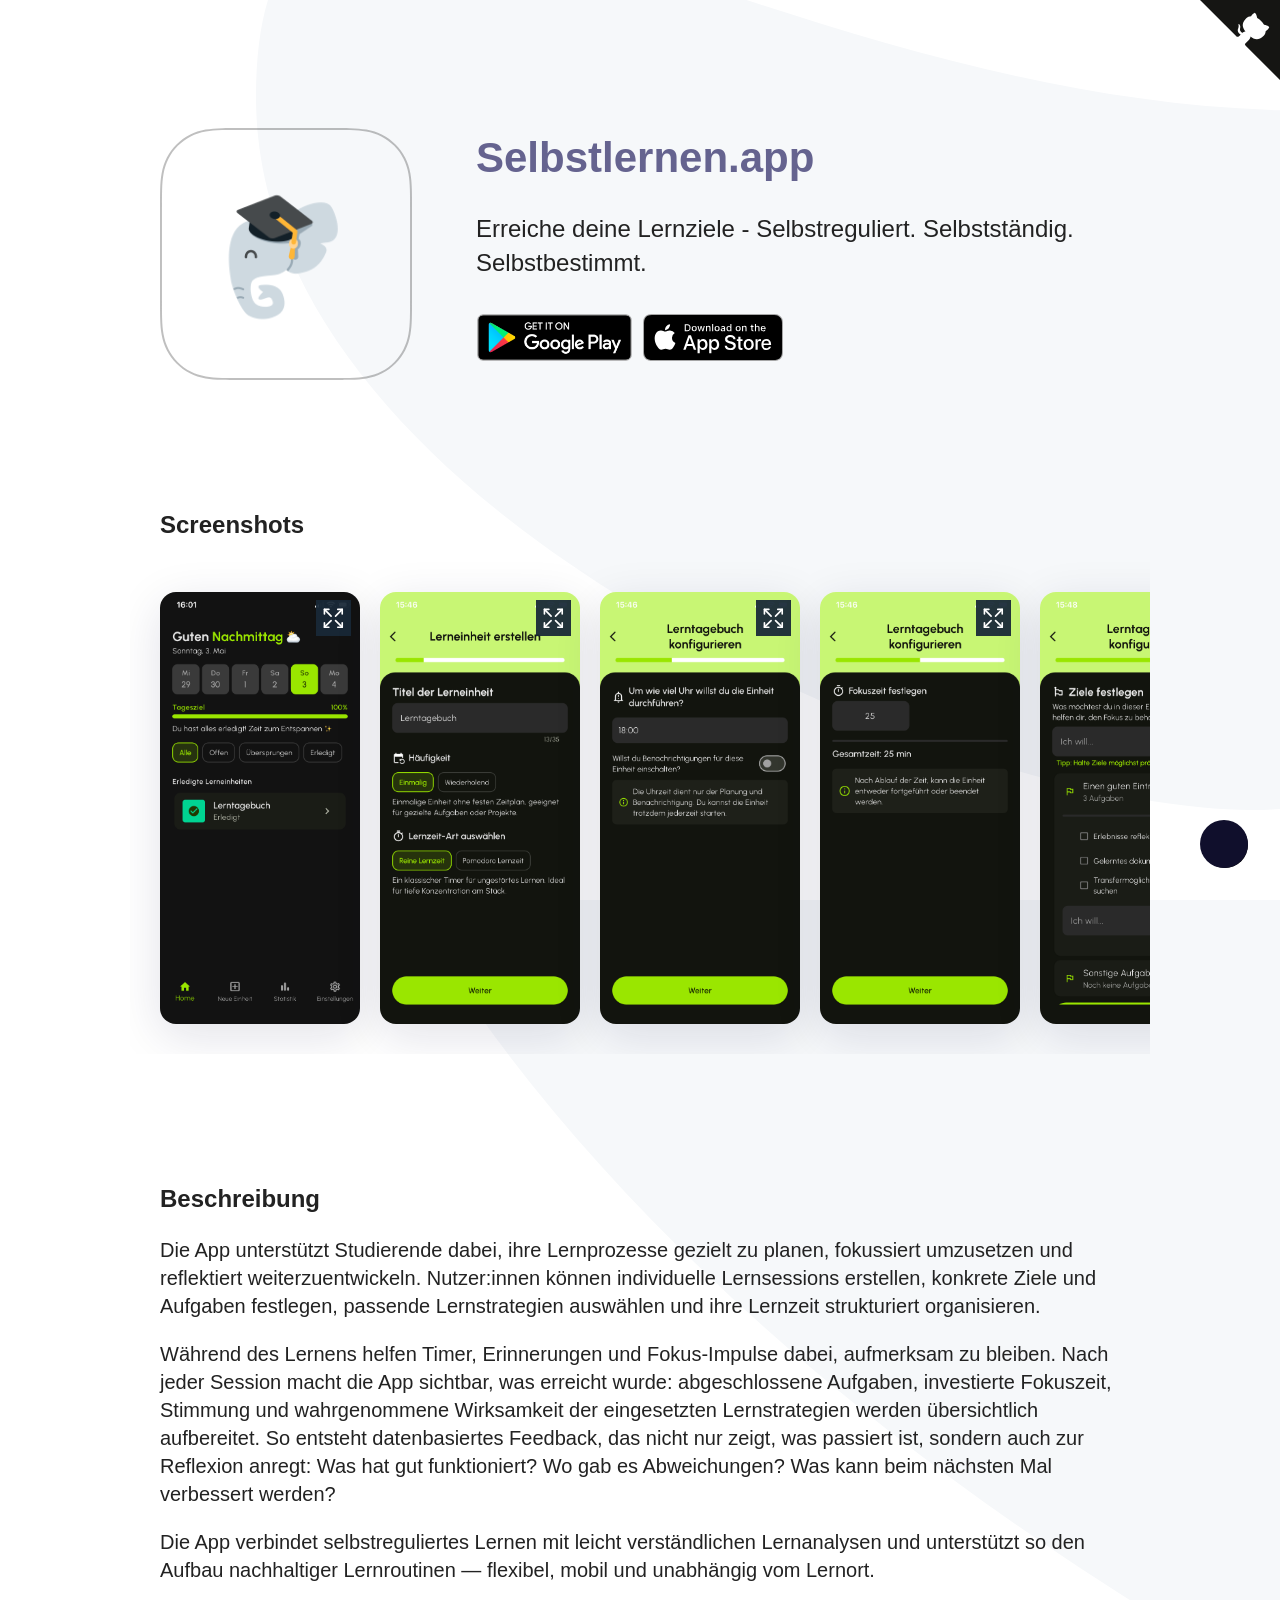
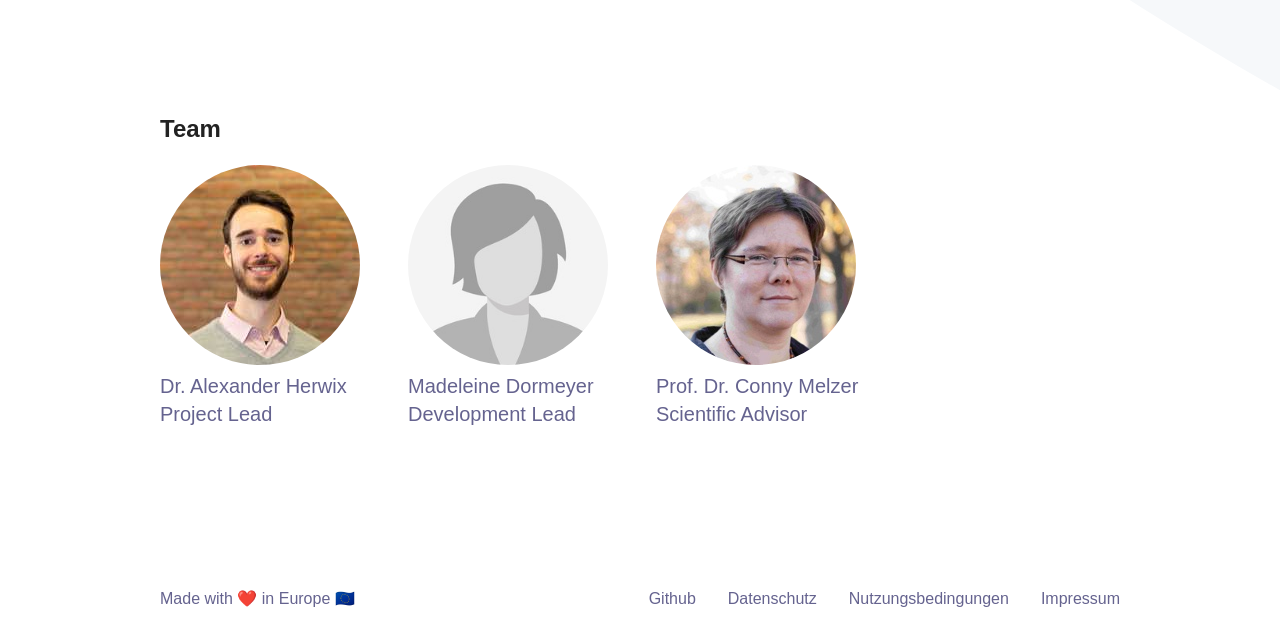
==== index.html @ 5cd05885 "Update content" ====
<!doctype html><html lang="en"><head><meta charset="utf-8">
<meta http-equiv="X-UA-Compatible" content="IE=edge">
<meta name="viewport" content="width=device-width, initial-scale=1.0, maximum-scale=1.0, user-scalable=no" />

<meta name="description" content="Landing Page für die Selbstlernen.app">

<meta name="theme-color" content="#efeeff">
<meta name="msapplication-navbutton-color" content="#efeeff">
<meta name="apple-mobile-web-app-status-bar-style" content="#efeeff">
<meta property="og:image" content="https://www.selbstlernen.app/assets/images/large-logo.png" />

<link rel="alternate" type="application/rss+xml" title="Selbstlernen.app" href="/feed.xml">
<link href="https://fonts.googleapis.com/css?family=Heebo:900" rel="stylesheet">

<!-- Begin Jekyll SEO tag v2.8.0 -->
<title>Selbstlernen.app | Landing Page für die Selbstlernen.app</title>
<meta name="generator" content="Jekyll v3.10.0" />
<meta property="og:title" content="Selbstlernen.app" />
<meta name="author" content="Alexander Herwix" />
<meta property="og:locale" content="en_US" />
<meta name="description" content="Landing Page für die Selbstlernen.app" />
<meta property="og:description" content="Landing Page für die Selbstlernen.app" />
<link rel="canonical" href="https://www.selbstlernen.app/" />
<meta property="og:url" content="https://www.selbstlernen.app/" />
<meta property="og:site_name" content="Selbstlernen.app" />
<meta property="og:type" content="website" />
<meta name="twitter:card" content="summary" />
<meta property="twitter:title" content="Selbstlernen.app" />
<script type="application/ld+json">
{"@context":"https://schema.org","@type":"WebSite","author":{"@type":"Person","name":"Alexander Herwix"},"description":"Landing Page für die Selbstlernen.app","headline":"Selbstlernen.app","name":"Selbstlernen.app","publisher":{"@type":"Organization","logo":{"@type":"ImageObject","url":"https://www.selbstlernen.app/assets/images/large-logo.png"},"name":"Alexander Herwix"},"url":"https://www.selbstlernen.app/"}</script>
<!-- End Jekyll SEO tag -->



<script async src="https://www.googletagmanager.com/gtag/js?id="></script>
<script>
  window.dataLayer = window.dataLayer || [];
  function gtag(){dataLayer.push(arguments)};
  gtag('js', new Date());

  gtag('config', '');
</script>


<link rel="shortcut icon" href="/assets/assets/favicon.ico"><link rel="icon" type="image/png" sizes="16x16" href="/assets/assets/favicon-16x16.png"><link rel="icon" type="image/png" sizes="32x32" href="/assets/assets/favicon-32x32.png"><link rel="icon" type="image/png" sizes="48x48" href="/assets/assets/favicon-48x48.png"><link rel="manifest" href="/assets/assets/manifest.json"><meta name="mobile-web-app-capable" content="yes"><meta name="theme-color" content="#fff"><meta name="application-name" content="mobile-app-landingpage-template"><link rel="apple-touch-icon" sizes="57x57" href="/assets/assets/apple-touch-icon-57x57.png"><link rel="apple-touch-icon" sizes="60x60" href="/assets/assets/apple-touch-icon-60x60.png"><link rel="apple-touch-icon" sizes="72x72" href="/assets/assets/apple-touch-icon-72x72.png"><link rel="apple-touch-icon" sizes="76x76" href="/assets/assets/apple-touch-icon-76x76.png"><link rel="apple-touch-icon" sizes="114x114" href="/assets/assets/apple-touch-icon-114x114.png"><link rel="apple-touch-icon" sizes="120x120" href="/assets/assets/apple-touch-icon-120x120.png"><link rel="apple-touch-icon" sizes="144x144" href="/assets/assets/apple-touch-icon-144x144.png"><link rel="apple-touch-icon" sizes="152x152" href="/assets/assets/apple-touch-icon-152x152.png"><link rel="apple-touch-icon" sizes="167x167" href="/assets/assets/apple-touch-icon-167x167.png"><link rel="apple-touch-icon" sizes="180x180" href="/assets/assets/apple-touch-icon-180x180.png"><link rel="apple-touch-icon" sizes="1024x1024" href="/assets/assets/apple-touch-icon-1024x1024.png"><meta name="apple-mobile-web-app-capable" content="yes"><meta name="apple-mobile-web-app-status-bar-style" content="black-translucent"><meta name="apple-mobile-web-app-title" content="mobile-app-landingpage-template"><link rel="apple-touch-startup-image" media="(device-width: 320px) and (device-height: 568px) and (-webkit-device-pixel-ratio: 2) and (orientation: portrait)" href="/assets/assets/apple-touch-startup-image-640x1136.png"><link rel="apple-touch-startup-image" media="(device-width: 375px) and (device-height: 667px) and (-webkit-device-pixel-ratio: 2) and (orientation: portrait)" href="/assets/assets/apple-touch-startup-image-750x1334.png"><link rel="apple-touch-startup-image" media="(device-width: 414px) and (device-height: 896px) and (-webkit-device-pixel-ratio: 2) and (orientation: portrait)" href="/assets/assets/apple-touch-startup-image-828x1792.png"><link rel="apple-touch-startup-image" media="(device-width: 375px) and (device-height: 812px) and (-webkit-device-pixel-ratio: 3) and (orientation: portrait)" href="/assets/assets/apple-touch-startup-image-1125x2436.png"><link rel="apple-touch-startup-image" media="(device-width: 414px) and (device-height: 736px) and (-webkit-device-pixel-ratio: 3) and (orientation: portrait)" href="/assets/assets/apple-touch-startup-image-1242x2208.png"><link rel="apple-touch-startup-image" media="(device-width: 414px) and (device-height: 896px) and (-webkit-device-pixel-ratio: 3) and (orientation: portrait)" href="/assets/assets/apple-touch-startup-image-1242x2688.png"><link rel="apple-touch-startup-image" media="(device-width: 768px) and (device-height: 1024px) and (-webkit-device-pixel-ratio: 2) and (orientation: portrait)" href="/assets/assets/apple-touch-startup-image-1536x2048.png"><link rel="apple-touch-startup-image" media="(device-width: 834px) and (device-height: 1112px) and (-webkit-device-pixel-ratio: 2) and (orientation: portrait)" href="/assets/assets/apple-touch-startup-image-1668x2224.png"><link rel="apple-touch-startup-image" media="(device-width: 834px) and (device-height: 1194px) and (-webkit-device-pixel-ratio: 2) and (orientation: portrait)" href="/assets/assets/apple-touch-startup-image-1668x2388.png"><link rel="apple-touch-startup-image" media="(device-width: 1024px) and (device-height: 1366px) and (-webkit-device-pixel-ratio: 2) and (orientation: portrait)" href="/assets/assets/apple-touch-startup-image-2048x2732.png"><link rel="apple-touch-startup-image" media="(device-width: 810px) and (device-height: 1080px) and (-webkit-device-pixel-ratio: 2) and (orientation: portrait)" href="/assets/assets/apple-touch-startup-image-1620x2160.png"><link rel="apple-touch-startup-image" media="(device-width: 320px) and (device-height: 568px) and (-webkit-device-pixel-ratio: 2) and (orientation: landscape)" href="/assets/assets/apple-touch-startup-image-1136x640.png"><link rel="apple-touch-startup-image" media="(device-width: 375px) and (device-height: 667px) and (-webkit-device-pixel-ratio: 2) and (orientation: landscape)" href="/assets/assets/apple-touch-startup-image-1334x750.png"><link rel="apple-touch-startup-image" media="(device-width: 414px) and (device-height: 896px) and (-webkit-device-pixel-ratio: 2) and (orientation: landscape)" href="/assets/assets/apple-touch-startup-image-1792x828.png"><link rel="apple-touch-startup-image" media="(device-width: 375px) and (device-height: 812px) and (-webkit-device-pixel-ratio: 3) and (orientation: landscape)" href="/assets/assets/apple-touch-startup-image-2436x1125.png"><link rel="apple-touch-startup-image" media="(device-width: 414px) and (device-height: 736px) and (-webkit-device-pixel-ratio: 3) and (orientation: landscape)" href="/assets/assets/apple-touch-startup-image-2208x1242.png"><link rel="apple-touch-startup-image" media="(device-width: 414px) and (device-height: 896px) and (-webkit-device-pixel-ratio: 3) and (orientation: landscape)" href="/assets/assets/apple-touch-startup-image-2688x1242.png"><link rel="apple-touch-startup-image" media="(device-width: 768px) and (device-height: 1024px) and (-webkit-device-pixel-ratio: 2) and (orientation: landscape)" href="/assets/assets/apple-touch-startup-image-2048x1536.png"><link rel="apple-touch-startup-image" media="(device-width: 834px) and (device-height: 1112px) and (-webkit-device-pixel-ratio: 2) and (orientation: landscape)" href="/assets/assets/apple-touch-startup-image-2224x1668.png"><link rel="apple-touch-startup-image" media="(device-width: 834px) and (device-height: 1194px) and (-webkit-device-pixel-ratio: 2) and (orientation: landscape)" href="/assets/assets/apple-touch-startup-image-2388x1668.png"><link rel="apple-touch-startup-image" media="(device-width: 1024px) and (device-height: 1366px) and (-webkit-device-pixel-ratio: 2) and (orientation: landscape)" href="/assets/assets/apple-touch-startup-image-2732x2048.png"><link rel="apple-touch-startup-image" media="(device-width: 810px) and (device-height: 1080px) and (-webkit-device-pixel-ratio: 2) and (orientation: landscape)" href="/assets/assets/apple-touch-startup-image-2160x1620.png"><link rel="icon" type="image/png" sizes="228x228" href="/assets/assets/coast-228x228.png"><meta name="msapplication-TileColor" content="#fff"><meta name="msapplication-TileImage" content="/assets/assets/mstile-144x144.png"><meta name="msapplication-config" content="/assets/assets/browserconfig.xml"><link rel="yandex-tableau-widget" href="/assets/assets/yandex-browser-manifest.json"><script defer="defer" src="/assets/app-ede5eee0156242d07b2a.bundle.js"></script><link href="/assets/app.css" rel="stylesheet"></head><body><main><header class="app__header container">
  <div class="app__logo-wrapper">
    <a href="/">
      <img
        class="app__logo"
        src="/assets/images/appicon.png"
        alt="Selbstlernen.app Icon"
      />
    </a>
  </div>
  <div class="app__infos">
    <h1 class="app__name">
      <a href="/">Selbstlernen.app</a>
    </h1>
    <p class="app__description">Erreiche deine Lernziele - Selbstreguliert. Selbstständig. Selbstbestimmt.</p>
    <div class="app__buttons app__buttons--desktop">
      
      <a
        href="https://telegra.ph/Replace-this-link-07-23"
        class="app__button-play"
        target="_blank"
      >
        <img
          src="/assets/images/google-play-badge.png"
          alt="Get on Google Play"
        />
      </a>
       
      <a href="https://telegra.ph/Replace-this-link-07-23" class="app__button-ios" target="_blank">
        <img src="/assets/images/ios.svg" alt="Get on Appstore" />
      </a>
       
    </div>
  </div>
</header>


<div class="app__buttons app__buttons--mobile container">
  
  <a
    href="https://telegra.ph/Replace-this-link-07-23"
    class="app__button-play"
    target="_blank"
  >
    <img src="/assets/images/google-play-badge.png" alt="Get on Google Play"
  /></a>
   
  <a href="https://telegra.ph/Replace-this-link-07-23" class="app__button-ios" target="_blank">
    <img src="/assets/images/ios.svg" alt="Get on Appstore" />
  </a>
   
</div>
<section class="app__screenshots app__section">
  <div class="container">
    <h2 class="app__section-title">Screenshots</h2>
  </div>
  <div class="app__screenshots-wrapper container-desktop">
    <div class="app__screenshots-list">
      
      <a href="/assets/images/screenshots/home.png" class="lightbox">
        <img
          src="/assets/images/screenshots/home.png"
          class="app__screenshot"
        />
      </a>
      
      <a href="/assets/images/screenshots/session-1.png" class="lightbox">
        <img
          src="/assets/images/screenshots/session-1.png"
          class="app__screenshot"
        />
      </a>
      
      <a href="/assets/images/screenshots/session-2.png" class="lightbox">
        <img
          src="/assets/images/screenshots/session-2.png"
          class="app__screenshot"
        />
      </a>
      
      <a href="/assets/images/screenshots/session-3.png" class="lightbox">
        <img
          src="/assets/images/screenshots/session-3.png"
          class="app__screenshot"
        />
      </a>
      
      <a href="/assets/images/screenshots/session-4.png" class="lightbox">
        <img
          src="/assets/images/screenshots/session-4.png"
          class="app__screenshot"
        />
      </a>
      
      <a href="/assets/images/screenshots/session-5.png" class="lightbox">
        <img
          src="/assets/images/screenshots/session-5.png"
          class="app__screenshot"
        />
      </a>
      
      <a href="/assets/images/screenshots/session-6.png" class="lightbox">
        <img
          src="/assets/images/screenshots/session-6.png"
          class="app__screenshot"
        />
      </a>
      
      <a href="/assets/images/screenshots/session-7.png" class="lightbox">
        <img
          src="/assets/images/screenshots/session-7.png"
          class="app__screenshot"
        />
      </a>
      
      <a href="/assets/images/screenshots/run-1.png" class="lightbox">
        <img
          src="/assets/images/screenshots/run-1.png"
          class="app__screenshot"
        />
      </a>
      
      <a href="/assets/images/screenshots/run-2.png" class="lightbox">
        <img
          src="/assets/images/screenshots/run-2.png"
          class="app__screenshot"
        />
      </a>
      
      <a href="/assets/images/screenshots/review.png" class="lightbox">
        <img
          src="/assets/images/screenshots/review.png"
          class="app__screenshot"
        />
      </a>
      
      <a href="/assets/images/screenshots/statistic-1.png" class="lightbox">
        <img
          src="/assets/images/screenshots/statistic-1.png"
          class="app__screenshot"
        />
      </a>
      
      <a href="/assets/images/screenshots/statistic-2.png" class="lightbox">
        <img
          src="/assets/images/screenshots/statistic-2.png"
          class="app__screenshot"
        />
      </a>
      
      <a href="/assets/images/screenshots/statistic-3.png" class="lightbox">
        <img
          src="/assets/images/screenshots/statistic-3.png"
          class="app__screenshot"
        />
      </a>
      
      <a href="/assets/images/screenshots/statistic-4.png" class="lightbox">
        <img
          src="/assets/images/screenshots/statistic-4.png"
          class="app__screenshot"
        />
      </a>
      
      <a href="/assets/images/screenshots/statistic-5.png" class="lightbox">
        <img
          src="/assets/images/screenshots/statistic-5.png"
          class="app__screenshot"
        />
      </a>
      
    </div>
  </div>
</section>
<section class="app__fulldescription app__section container">
  <h2 class="app__section-title">Beschreibung</h2>
  <div class="app__fulldescription-content">
    <p><p>Die App unterstützt Studierende dabei, ihre Lernprozesse gezielt zu planen, fokussiert umzusetzen und reflektiert weiterzuentwickeln. Nutzer:innen können individuelle Lernsessions erstellen, konkrete Ziele und Aufgaben festlegen, passende Lernstrategien auswählen und ihre Lernzeit strukturiert organisieren.</p><p>Während des Lernens helfen Timer, Erinnerungen und Fokus-Impulse dabei, aufmerksam zu bleiben. Nach jeder Session macht die App sichtbar, was erreicht wurde: abgeschlossene Aufgaben, investierte Fokuszeit, Stimmung und wahrgenommene Wirksamkeit der eingesetzten Lernstrategien werden übersichtlich aufbereitet. So entsteht datenbasiertes Feedback, das nicht nur zeigt, was passiert ist, sondern auch zur Reflexion anregt: Was hat gut funktioniert? Wo gab es Abweichungen? Was kann beim nächsten Mal verbessert werden?</p><p>Die App verbindet selbstreguliertes Lernen mit leicht verständlichen Lernanalysen und unterstützt so den Aufbau nachhaltiger Lernroutinen — flexibel, mobil und unabhängig vom Lernort.</p></p>
  </div>
</section>
<section class="app__featured app__section container">
  <h2 class="app__section-title">Team</h2>
  <div class="app__featured-content">
    
    <a href="https://iis.uni-koeln.de/de/team/post-doctoral-researchers/alexander-herwix" target="_blank" class="app__featured-person">
      <img
        alt="Dr. Alexander Herwix"
        src="/assets/images/persons/alex.jpg"
        class="app__featured-image"
      />
      Dr. Alexander Herwix <br />
      Project Lead
    </a>
    
    <a href="https://github.com/madxox/" target="_blank" class="app__featured-person">
      <img
        alt="Madeleine Dormeyer"
        src="/assets/images/persons/madeleine.jpg"
        class="app__featured-image"
      />
      Madeleine Dormeyer <br />
      Development Lead
    </a>
    
    <a href="https://www.erzwiss.uni-leipzig.de/personenprofil/mitarbeiter/prof-dr-conny-melzer" target="_blank" class="app__featured-person">
      <img
        alt="Prof. Dr. Conny Melzer"
        src="/assets/images/persons/conny.jpg"
        class="app__featured-image"
      />
      Prof. Dr. Conny Melzer <br />
      Scientific Advisor
    </a>
    
  </div>
</section>
</main><footer class="footer">
  <div class="container">
    <div class="footer__container">
      <p class="footer__love">Made with ❤️ in Europe 🇪🇺</p>
      <ul class="footer__links">
        
        <li class="footer__link"><a href="https://github.com/selbstlernen-app/selbstlernen-app" target="_blank">Github</a></li>
        
        <li class="footer__link"><a href="/datenschutz" target="">Datenschutz</a></li>
        
        <li class="footer__link"><a href="/nutzungsbedingungen" target="">Nutzungsbedingungen</a></li>
        
        <li class="footer__link"><a href="/impressum" target="">Impressum</a></li>
        
      </ul>
    </div>
  </div>
</footer> 






<a href="https://github.com/selbstlernen-app/selbstlernen-app" class="github-corner" aria-label="View source on GitHub">
  <svg width="80" height="80" viewBox="0 0 250 250" style="fill:#151513; color:#fff; position: absolute; top: 0; border: 0; right: 0;" aria-hidden="true"><path d="M0,0 L115,115 L130,115 L142,142 L250,250 L250,0 Z"></path><path d="M128.3,109.0 C113.8,99.7 119.0,89.6 119.0,89.6 C122.0,82.7 120.5,78.6 120.5,78.6 C119.2,72.0 123.4,76.3 123.4,76.3 C127.3,80.9 125.5,87.3 125.5,87.3 C122.9,97.6 130.6,101.9 134.4,103.2" fill="currentColor" style="transform-origin: 130px 106px;" class="octo-arm"></path><path d="M115.0,115.0 C114.9,115.1 118.7,116.5 119.8,115.4 L133.7,101.6 C136.9,99.2 139.9,98.4 142.2,98.6 C133.8,88.0 127.5,74.4 143.8,58.0 C148.5,53.4 154.0,51.2 159.7,51.0 C160.3,49.4 163.2,43.6 171.4,40.1 C171.4,40.1 176.1,42.5 178.8,56.2 C183.1,58.6 187.2,61.8 190.9,65.4 C194.5,69.0 197.7,73.2 200.1,77.6 C213.8,80.2 216.3,84.9 216.3,84.9 C212.7,93.1 206.9,96.0 205.4,96.6 C205.1,102.4 203.0,107.8 198.3,112.5 C181.9,128.9 168.3,122.5 157.7,114.1 C157.9,116.9 156.7,120.9 152.7,124.9 L141.0,136.5 C139.8,137.7 141.6,141.9 141.8,141.8 Z" fill="currentColor" class="octo-body"></path></svg>
</a>
<style>.github-corner:hover .octo-arm{animation:octocat-wave 560ms ease-in-out}@keyframes octocat-wave{0%,100%{transform:rotate(0)}20%,60%{transform:rotate(-25deg)}40%,80%{transform:rotate(10deg)}}@media (max-width:500px){.github-corner:hover .octo-arm{animation:none}.github-corner .octo-arm{animation:octocat-wave 560ms ease-in-out}}</style>

</body></html>
---- assets/app.css ----
/*! normalize.css v8.0.1 | MIT License | github.com/necolas/normalize.css */html{-webkit-text-size-adjust:100%;line-height:1.15}body{margin:0}main{display:block}h1{font-size:2em;margin:.67em 0}hr{box-sizing:content-box;height:0;overflow:visible}pre{font-family:monospace,monospace;font-size:1em}a{background-color:transparent}abbr[title]{border-bottom:none;text-decoration:underline;-webkit-text-decoration:underline dotted;text-decoration:underline dotted}b,strong{font-weight:bolder}code,kbd,samp{font-family:monospace,monospace;font-size:1em}small{font-size:80%}sub,sup{font-size:75%;line-height:0;position:relative;vertical-align:baseline}sub{bottom:-.25em}sup{top:-.5em}img{border-style:none}button,input,optgroup,select,textarea{font-family:inherit;font-size:100%;line-height:1.15;margin:0}button,input{overflow:visible}button,select{text-transform:none}[type=button],[type=reset],[type=submit],button{-webkit-appearance:button}[type=button]::-moz-focus-inner,[type=reset]::-moz-focus-inner,[type=submit]::-moz-focus-inner,button::-moz-focus-inner{border-style:none;padding:0}[type=button]:-moz-focusring,[type=reset]:-moz-focusring,[type=submit]:-moz-focusring,button:-moz-focusring{outline:1px dotted ButtonText}fieldset{padding:.35em .75em .625em}legend{box-sizing:border-box;color:inherit;display:table;max-width:100%;padding:0;white-space:normal}progress{vertical-align:baseline}textarea{overflow:auto}[type=checkbox],[type=radio]{box-sizing:border-box;padding:0}[type=number]::-webkit-inner-spin-button,[type=number]::-webkit-outer-spin-button{height:auto}[type=search]{-webkit-appearance:textfield;outline-offset:-2px}[type=search]::-webkit-search-decoration{-webkit-appearance:none}::-webkit-file-upload-button{-webkit-appearance:button;font:inherit}details{display:block}summary{display:list-item}[hidden],template{display:none}:root{--base-font-size:18px;--transition-duration:0.3s;--transition-timing-function:cubic-bezier(0.19,1,0.22,1);--zoom-icon-background:rgba(25,41,56,0.94);--zoom-icon-color:#fff;--lightbox-background:rgba(0,0,0,0.85);--lightbox-z-index:1337;--caption-background:rgba(0,0,0,0.8);--caption-color:#eee;--counter-background:transparent;--counter-color:#fff;--button-background:transparent;--button-navigation-background:rgba(0,0,0,0.5);--button-color:#fff;--loader-color:#fff;--slide-max-height:calc(100vh - 2.77778em);--slide-max-width:100vw}.tobii-zoom{border:0;box-shadow:none;display:inline-block;position:relative;text-decoration:none}.tobii-zoom img{display:block}.tobii-zoom__icon{align-items:center;background-color:var(--zoom-icon-background);color:var(--zoom-icon-color);display:flex;height:1.77778em;justify-content:center;line-height:1;position:absolute;right:.44444em;top:.44444em;width:1.77778em}.tobii-zoom__icon svg{fill:none;stroke-linecap:round;stroke-linejoin:round;stroke-width:1.5;stroke:currentColor;height:1.33333em;pointer-events:none;width:1.33333em}.tobii-is-open{overflow-y:hidden}.tobii{background-color:var(--lightbox-background);bottom:0;box-sizing:border-box;contain:strict;font-size:var(--base-font-size);left:0;line-height:1.5;overflow:hidden;position:fixed;right:0;top:0;z-index:var(--lightbox-z-index)}.tobii[aria-hidden=true]{display:none}.tobii *,.tobii :after,.tobii :before{box-sizing:inherit}.tobii__slider{bottom:0;left:0;position:absolute;right:0;top:2.77778em;will-change:transform}.tobii__slider[aria-hidden=true]{display:none}@media screen and (prefers-reduced-motion:no-preference){.tobii__slider--animate:not(.tobii__slider--is-dragging){transition-duration:var(--transition-duration);transition-property:transform;transition-timing-function:var(--transition-timing-function)}}.tobii__slider--is-draggable [data-type]{cursor:-webkit-grab;cursor:grab}.tobii__slider--is-dragging [data-type]{cursor:-webkit-grabbing;cursor:grabbing}.tobii__slide{align-items:center;display:flex;height:100%;justify-content:center;width:100%}.tobii__slide:not(.tobii__slide--is-active){visibility:hidden}@media screen and (prefers-reduced-motion:no-preference){.tobii__slide:not(.tobii__slide--is-active){transition-duration:var(--transition-duration);transition-property:visibility;transition-timing-function:var(--transition-timing-function)}}.tobii__slide [data-type]{-ms-scroll-chaining:none;max-height:var(--slide-max-height);max-width:var(--slide-max-width);overflow:hidden;overflow-y:auto;overscroll-behavior:contain}.tobii__slide iframe,.tobii__slide video{display:block!important}.tobii__slide figure{margin:0;position:relative}.tobii__slide figure>img{display:block;height:auto;max-height:var(--slide-max-height);max-width:var(--slide-max-width);width:auto}.tobii__slide figure>figcaption{background-color:var(--caption-background);bottom:0;color:var(--caption-color);padding:.22222em .44444em;position:absolute;white-space:pre-wrap;width:100%}.tobii__slide [data-type=html] video{cursor:auto;max-height:var(--slide-max-height);max-width:var(--slide-max-width)}.tobii__slide [data-type=iframe]{-webkit-overflow-scrolling:touch;transform:translateZ(0)}.tobii__slide [data-type=iframe] iframe{height:var(--slide-max-height);width:var(--slide-max-width)}.tobii__btn{-webkit-appearance:none;-moz-appearance:none;appearance:none;background-color:var(--button-background);border:.05556em solid transparent;color:var(--button-color);cursor:pointer;font:inherit;line-height:1;margin:0;opacity:.5;padding:0;position:absolute;touch-action:manipulation;will-change:opacity;z-index:1}@media screen and (prefers-reduced-motion:no-preference){.tobii__btn{transition-duration:var(--transition-duration);transition-property:opacity,transform;transition-timing-function:var(--transition-timing-function);will-change:opacity,transform}}.tobii__btn svg{fill:none;stroke-linecap:round;stroke-linejoin:round;stroke-width:1;stroke:currentColor;height:3.33333em;pointer-events:none;width:3.33333em}.tobii__btn--next,.tobii__btn--previous{background-color:var(--button-navigation-background);border-radius:.27778em;top:50%;transform:translateY(-50%)}.tobii__btn--previous{left:.88889em}.tobii__btn--next{right:.88889em}.tobii__btn--close{height:2.22222em;right:.27778em;top:.27778em;width:2.22222em}.tobii__btn--close svg{height:100%;transform:scale(1.4);width:100%}.tobii__btn:disabled,.tobii__btn[aria-hidden=true]{cursor:default;visibility:hidden}.tobii__counter{background-color:var(--counter-background);color:var(--counter-color);font-size:1.11111em;left:.83333em;line-height:1;opacity:.8;position:absolute;top:.83333em;z-index:1}.tobii__counter[aria-hidden=true]{display:none}.tobii__loader{display:inline-block;height:5.55556em;left:50%;position:absolute;top:50%;transform:translate(-50%,-50%);width:5.55556em}.tobii__loader:before{-webkit-animation:spin 1s infinite;animation:spin 1s infinite;border:.22222em solid #949ba3;border-radius:100%;border-top:.22222em solid var(--loader-color);bottom:0;content:"";left:0;position:absolute;right:0;top:0;z-index:1}@-webkit-keyframes spin{to{transform:rotate(1turn)}}@keyframes spin{to{transform:rotate(1turn)}}.tobii__slide .tobii-html{background:#fff;max-width:800px;padding:10px 20px}:root{--font-xl:42px;--font-lg:24px;--font-md:20px;--font-sm:18px;--font-xs:16px;--font-xxs:14px}@media (max-width:768px){:root{--font-xl:18px;--font-lg:16px;--font-md:14px;--font-sm:12px;--font-xs:12px;--font-xxs:12px}}body{background-image:url([data-uri]);background-position-x:20vw;background-position-y:-10vh;background-repeat:no-repeat;background-size:cover;color:#222;display:flex;flex-direction:column;font-family:-apple-system,BlinkMacSystemFont,Segoe UI,Roboto,Oxygen-Sans,Ubuntu,Cantarell,Helvetica Neue,sans-serif;font-size:var(--font-md);line-height:1.4;min-height:100vh}main{flex:1;width:100%}a{color:#65638f;text-decoration:none}a:hover{color:#5a51fe}.button{background:linear-gradient(65deg,#da552f,#ea8e39);border:none;border-radius:2px;box-shadow:0 8px 24px rgba(32,43,54,.12);color:#fff;cursor:pointer;display:flex;display:inline-flex;font-family:Atkinson Hyperlegible Next,-apple-system,BlinkMacSystemFont,Segoe UI,Roboto,Oxygen-Sans,Ubuntu,Cantarell,Helvetica Neue,sans-serif;font-size:var(--font-xxs);font-weight:700;justify-content:center;letter-spacing:0;line-height:16px;mix-blend-mode:multiply;padding:16px 32px;text-align:center;text-decoration:none!important;text-transform:uppercase;transition:all .15s ease;white-space:nowrap}.button:hover{box-shadow:0 8px 24px rgba(32,43,54,.25);color:#fff}.button--link{background:transparent;box-shadow:none;color:#5a51fe}.button--link:hover{box-shadow:none;color:#8751fe}.accent{color:#5a51fe}.container{margin:auto;max-width:960px;padding:0 30px}h1,h2{font-family:Atkinson Hyperlegible Next,-apple-system,BlinkMacSystemFont,Segoe UI,Roboto,Oxygen-Sans,Ubuntu,Cantarell,Helvetica Neue,sans-serif}.container-desktop{margin:auto;max-width:960px;padding:0 30px}@media (max-width:768px){.container-desktop{max-width:100%;padding:0}}.tobi-zoom__icon{display:none}.app__header{align-items:center;display:flex;flex-direction:row;margin-bottom:128px;margin-top:128px}@media (max-width:768px){.app__header{align-items:flex-start;margin-bottom:16px;margin-top:32px}}.app__logo-wrapper{background-image:url(/assets/images/ios-mask-border-128.svg);background-repeat:no-repeat;background-size:contain;display:inline-block;height:100%;margin-right:64px;max-height:250px;max-width:250px;padding:1px;width:100%}@media (max-width:768px){.app__logo-wrapper{margin-right:16px;max-height:100px;max-width:100px}}.app__logo{border-radius:22.5%;height:auto;-webkit-mask-image:url(/assets/images/ios-mask.svg);mask-image:url(/assets/images/ios-mask.svg);-webkit-mask-size:cover;mask-size:cover;width:100%}.app__name{font-size:var(--font-xl);margin:0}.app__description{font-size:var(--font-lg)}@media (max-width:768px){.app__description{margin-bottom:0;margin-top:8px}}.app__screenshots-list{grid-column-gap:20px;display:grid;grid-template-columns:200px 200px 200px 200px 200px 200px 200px 200px 200px 200px 200px 200px 200px 200px 200px 200px 200px 200px;padding:30px 0}@media (max-width:768px){.app__screenshots-list{padding:32px;width:800px}}.app__screenshot{border-radius:16px;box-shadow:0 12px 48px rgba(17,16,62,.12);cursor:pointer;transform:scale(1);transition:all .3s ease-in-out;width:100%}.app__screenshot:hover{box-shadow:0 24px 48px rgba(17,16,62,.12);transform:scale(1.05)}.app__screenshots-wrapper{overflow-y:auto}.app__buttons{align-items:center;display:flex;flex-direction:row;margin-left:-9.8px}.app__buttons--mobile{display:none}@media (max-width:768px){.app__buttons{margin-bottom:64px;margin-left:0}.app__buttons--mobile{display:flex;justify-content:center}.app__buttons--desktop{display:none}}.app__button-play img{width:176.4px}.app__button-ios img{width:140px}.app__button-web{margin-left:12px}.app__button-web img{width:157px}@media (max-width:768px){.app__button-play img{width:126px}.app__button-ios img{width:100px}.app__button-web{margin-left:8px}.app__button-web img{width:112px}}.app__section-title{font-size:var(--font-lg)}.app__section{margin-bottom:128px}@media (max-width:768px){.app__section{margin-bottom:64px}}.app__featured-content{grid-column-gap:32px;align-items:center;display:grid;grid-template-columns:1fr 1fr 1fr 1fr}@media (max-width:768px){.app__featured-content{display:block;padding:32px}}.app__featured-image{border-radius:50%!important;margin:auto;max-height:200px;max-width:100%}.darkmode--activated .app__featured-image{background:#fff}.footer{padding:16px 0}.footer,.footer a{font-size:var(--font-xs)!important}.footer__container{align-items:center;color:#65638f;display:flex;justify-content:space-between;width:100%}@media (max-width:768px){.footer__container{align-items:flex-start;flex-direction:column-reverse}}.footer__links{display:flex;list-style:none;padding-left:0}.footer__link{margin-left:32px}@media (max-width:768px){.footer__link{margin-left:0;margin-right:8px}}.page{margin:auto;max-width:960px;padding:0 30px}.darkmode-toggle{z-index:500}.darkmode-background{background-image:url([data-uri])!important;background-position-x:20vw!important;background-position-y:-10vh!important;background-repeat:no-repeat!important;background-size:cover!important}
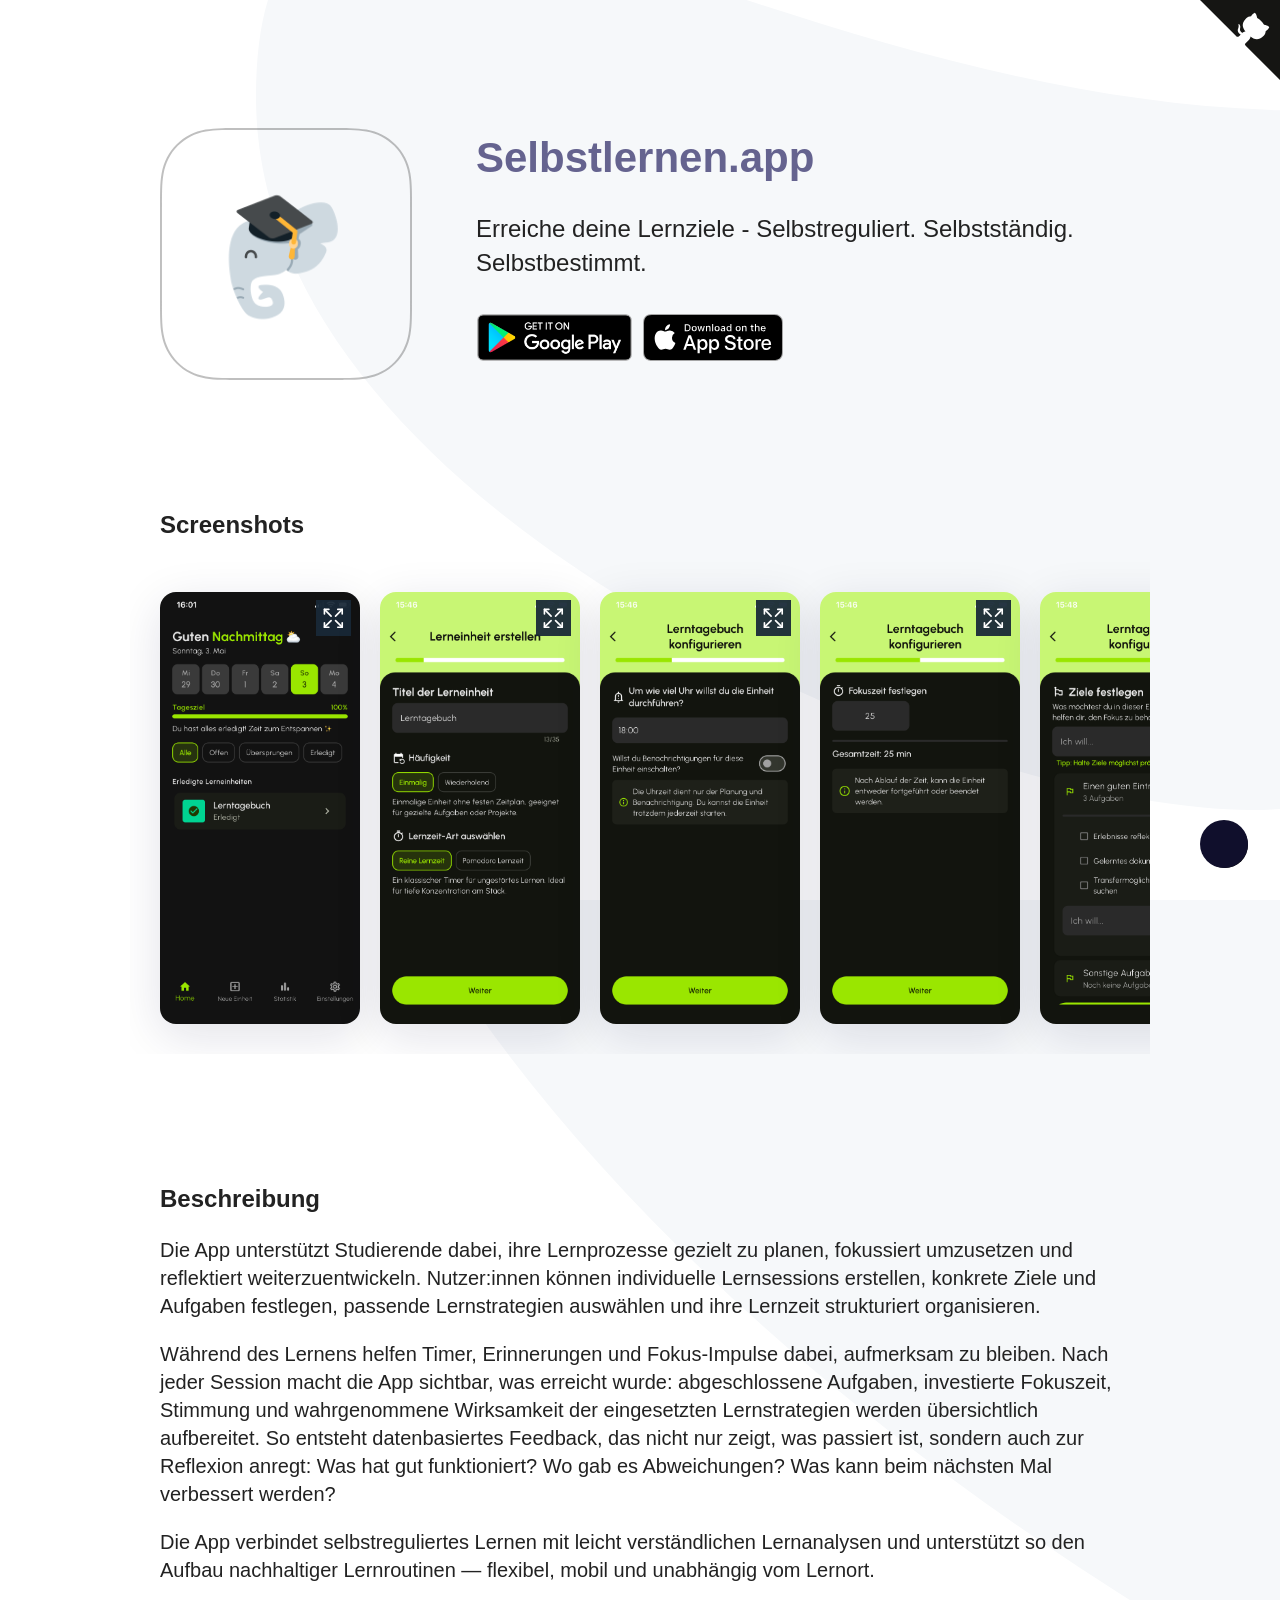
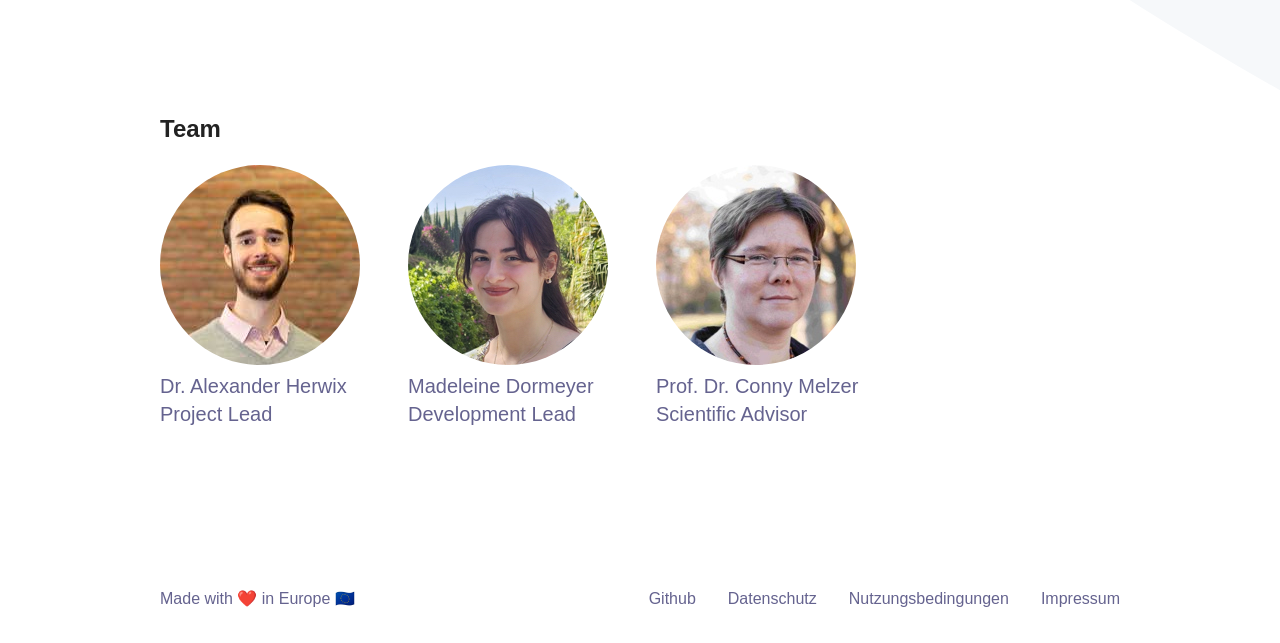
==== commit 32f67d91: "Update content" ====
--- a/index.html
+++ b/index.html
@@ -70,7 +70,7 @@
         />
       </a>
        
-      <a href="https://telegra.ph/Replace-this-link-07-23" class="app__button-ios" target="_blank">
+      <a href="https://apps.apple.com/app/selbstlernen-app-2-0/id6757854544" class="app__button-ios" target="_blank">
         <img src="/assets/images/ios.svg" alt="Get on Appstore" />
       </a>
        
@@ -89,7 +89,7 @@
     <img src="/assets/images/google-play-badge.png" alt="Get on Google Play"
   /></a>
    
-  <a href="https://telegra.ph/Replace-this-link-07-23" class="app__button-ios" target="_blank">
+  <a href="https://apps.apple.com/app/selbstlernen-app-2-0/id6757854544" class="app__button-ios" target="_blank">
     <img src="/assets/images/ios.svg" alt="Get on Appstore" />
   </a>
    
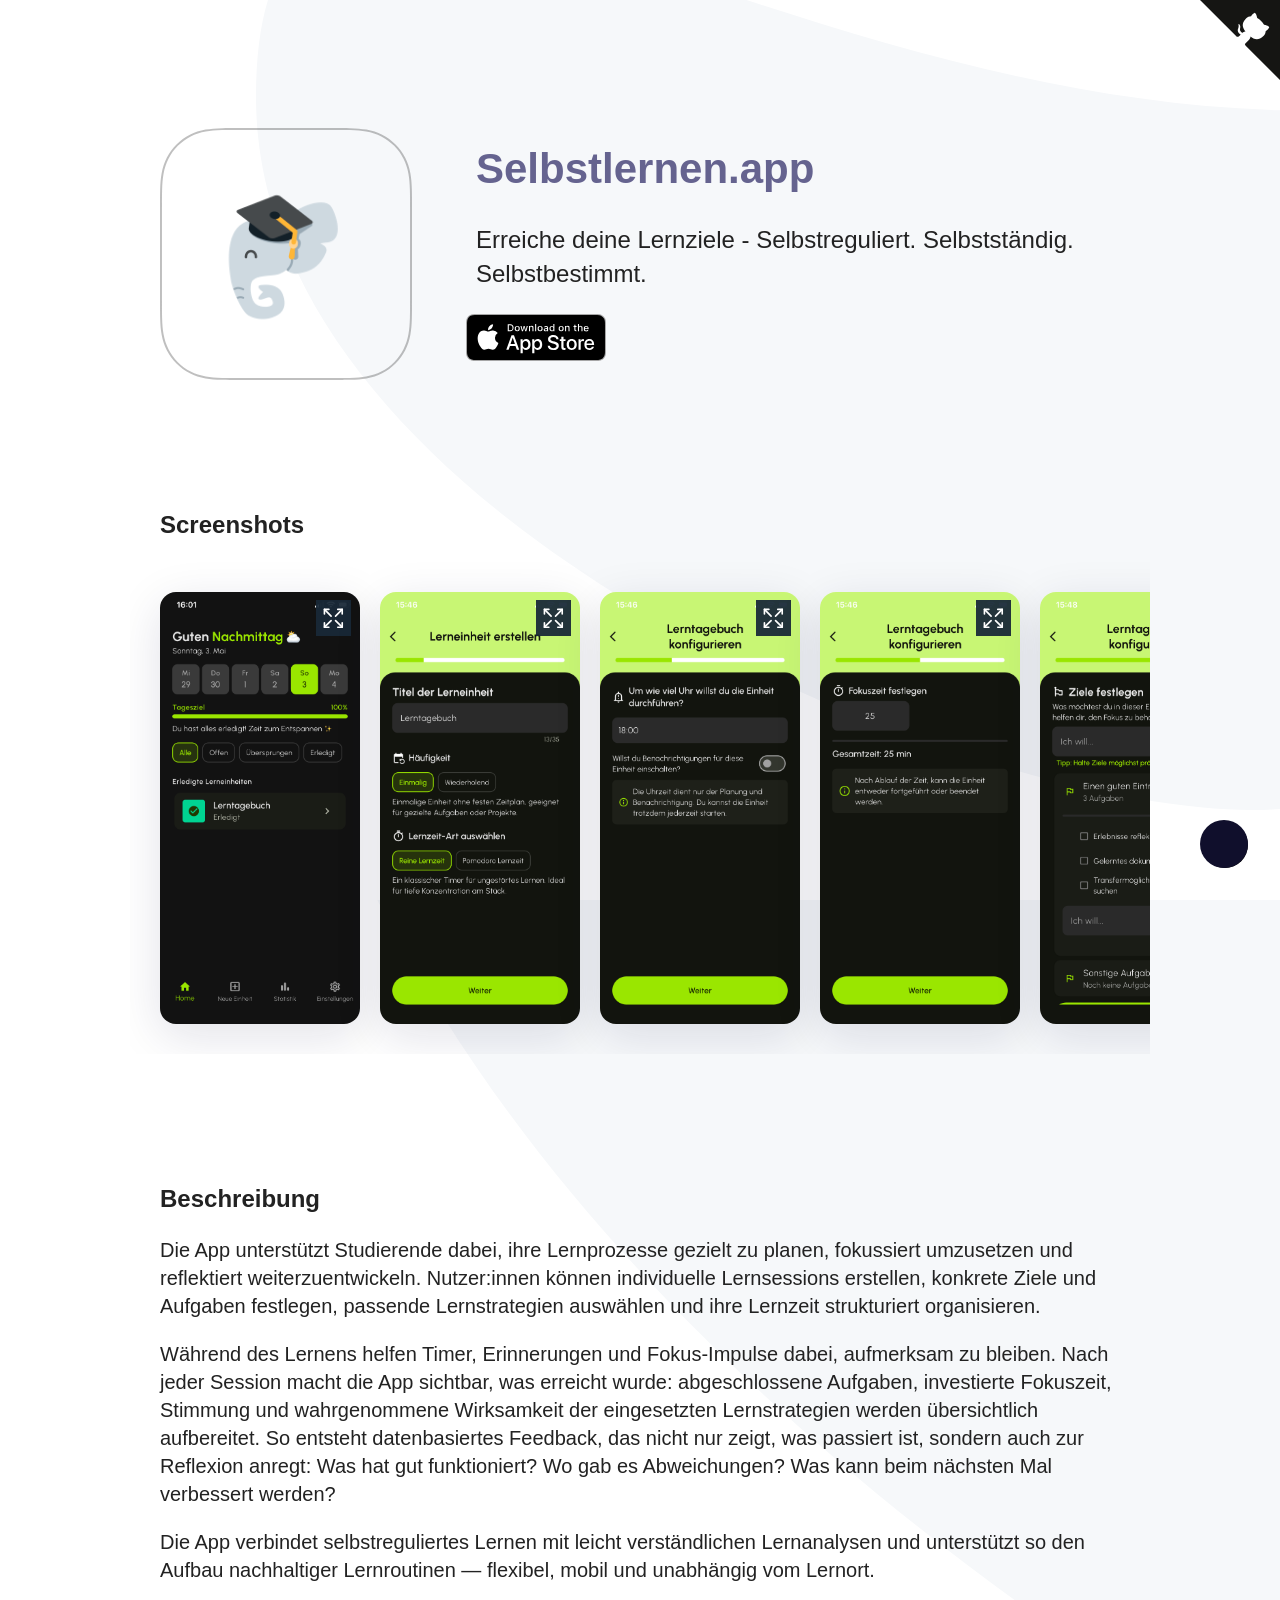
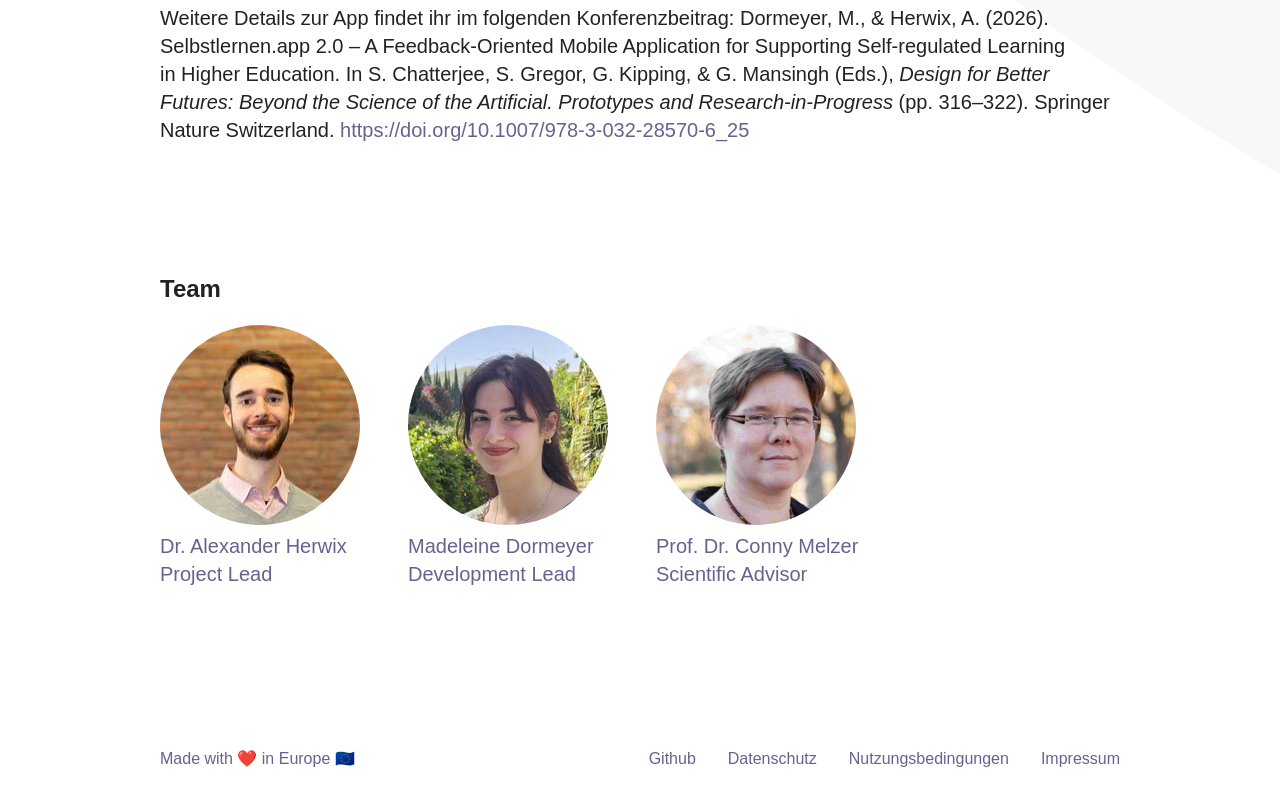
==== commit b6287386: "Updated website" ====
--- a/index.html
+++ b/index.html
@@ -58,17 +58,6 @@
     </h1>
     <p class="app__description">Erreiche deine Lernziele - Selbstreguliert. Selbstständig. Selbstbestimmt.</p>
     <div class="app__buttons app__buttons--desktop">
-      
-      <a
-        href="https://telegra.ph/Replace-this-link-07-23"
-        class="app__button-play"
-        target="_blank"
-      >
-        <img
-          src="/assets/images/google-play-badge.png"
-          alt="Get on Google Play"
-        />
-      </a>
        
       <a href="https://apps.apple.com/app/selbstlernen-app-2-0/id6757854544" class="app__button-ios" target="_blank">
         <img src="/assets/images/ios.svg" alt="Get on Appstore" />
@@ -80,14 +69,6 @@
 
 
 <div class="app__buttons app__buttons--mobile container">
-  
-  <a
-    href="https://telegra.ph/Replace-this-link-07-23"
-    class="app__button-play"
-    target="_blank"
-  >
-    <img src="/assets/images/google-play-badge.png" alt="Get on Google Play"
-  /></a>
    
   <a href="https://apps.apple.com/app/selbstlernen-app-2-0/id6757854544" class="app__button-ios" target="_blank">
     <img src="/assets/images/ios.svg" alt="Get on Appstore" />
@@ -219,7 +200,7 @@
 <section class="app__fulldescription app__section container">
   <h2 class="app__section-title">Beschreibung</h2>
   <div class="app__fulldescription-content">
-    <p><p>Die App unterstützt Studierende dabei, ihre Lernprozesse gezielt zu planen, fokussiert umzusetzen und reflektiert weiterzuentwickeln. Nutzer:innen können individuelle Lernsessions erstellen, konkrete Ziele und Aufgaben festlegen, passende Lernstrategien auswählen und ihre Lernzeit strukturiert organisieren.</p><p>Während des Lernens helfen Timer, Erinnerungen und Fokus-Impulse dabei, aufmerksam zu bleiben. Nach jeder Session macht die App sichtbar, was erreicht wurde: abgeschlossene Aufgaben, investierte Fokuszeit, Stimmung und wahrgenommene Wirksamkeit der eingesetzten Lernstrategien werden übersichtlich aufbereitet. So entsteht datenbasiertes Feedback, das nicht nur zeigt, was passiert ist, sondern auch zur Reflexion anregt: Was hat gut funktioniert? Wo gab es Abweichungen? Was kann beim nächsten Mal verbessert werden?</p><p>Die App verbindet selbstreguliertes Lernen mit leicht verständlichen Lernanalysen und unterstützt so den Aufbau nachhaltiger Lernroutinen — flexibel, mobil und unabhängig vom Lernort.</p></p>
+    <p><p>Die App unterstützt Studierende dabei, ihre Lernprozesse gezielt zu planen, fokussiert umzusetzen und reflektiert weiterzuentwickeln. Nutzer:innen können individuelle Lernsessions erstellen, konkrete Ziele und Aufgaben festlegen, passende Lernstrategien auswählen und ihre Lernzeit strukturiert organisieren.</p><p>Während des Lernens helfen Timer, Erinnerungen und Fokus-Impulse dabei, aufmerksam zu bleiben. Nach jeder Session macht die App sichtbar, was erreicht wurde: abgeschlossene Aufgaben, investierte Fokuszeit, Stimmung und wahrgenommene Wirksamkeit der eingesetzten Lernstrategien werden übersichtlich aufbereitet. So entsteht datenbasiertes Feedback, das nicht nur zeigt, was passiert ist, sondern auch zur Reflexion anregt: Was hat gut funktioniert? Wo gab es Abweichungen? Was kann beim nächsten Mal verbessert werden?</p><p>Die App verbindet selbstreguliertes Lernen mit leicht verständlichen Lernanalysen und unterstützt so den Aufbau nachhaltiger Lernroutinen — flexibel, mobil und unabhängig vom Lernort.</p><p>Weitere Details zur App findet ihr im folgenden Konferenzbeitrag: Dormeyer, M., & Herwix, A. (2026). Selbstlernen.app 2.0 – A Feedback-Oriented Mobile Application for Supporting Self-regulated Learning in Higher Education. In S. Chatterjee, S. Gregor, G. Kipping, & G. Mansingh (Eds.), <i>Design for Better Futures: Beyond the Science of the Artificial. Prototypes and Research-in-Progress</i> (pp. 316–322). Springer Nature Switzerland. <a href="https://doi.org/10.1007/978-3-032-28570-6_25">https://doi.org/10.1007/978-3-032-28570-6_25</a></p></p>
   </div>
 </section>
 <section class="app__featured app__section container">
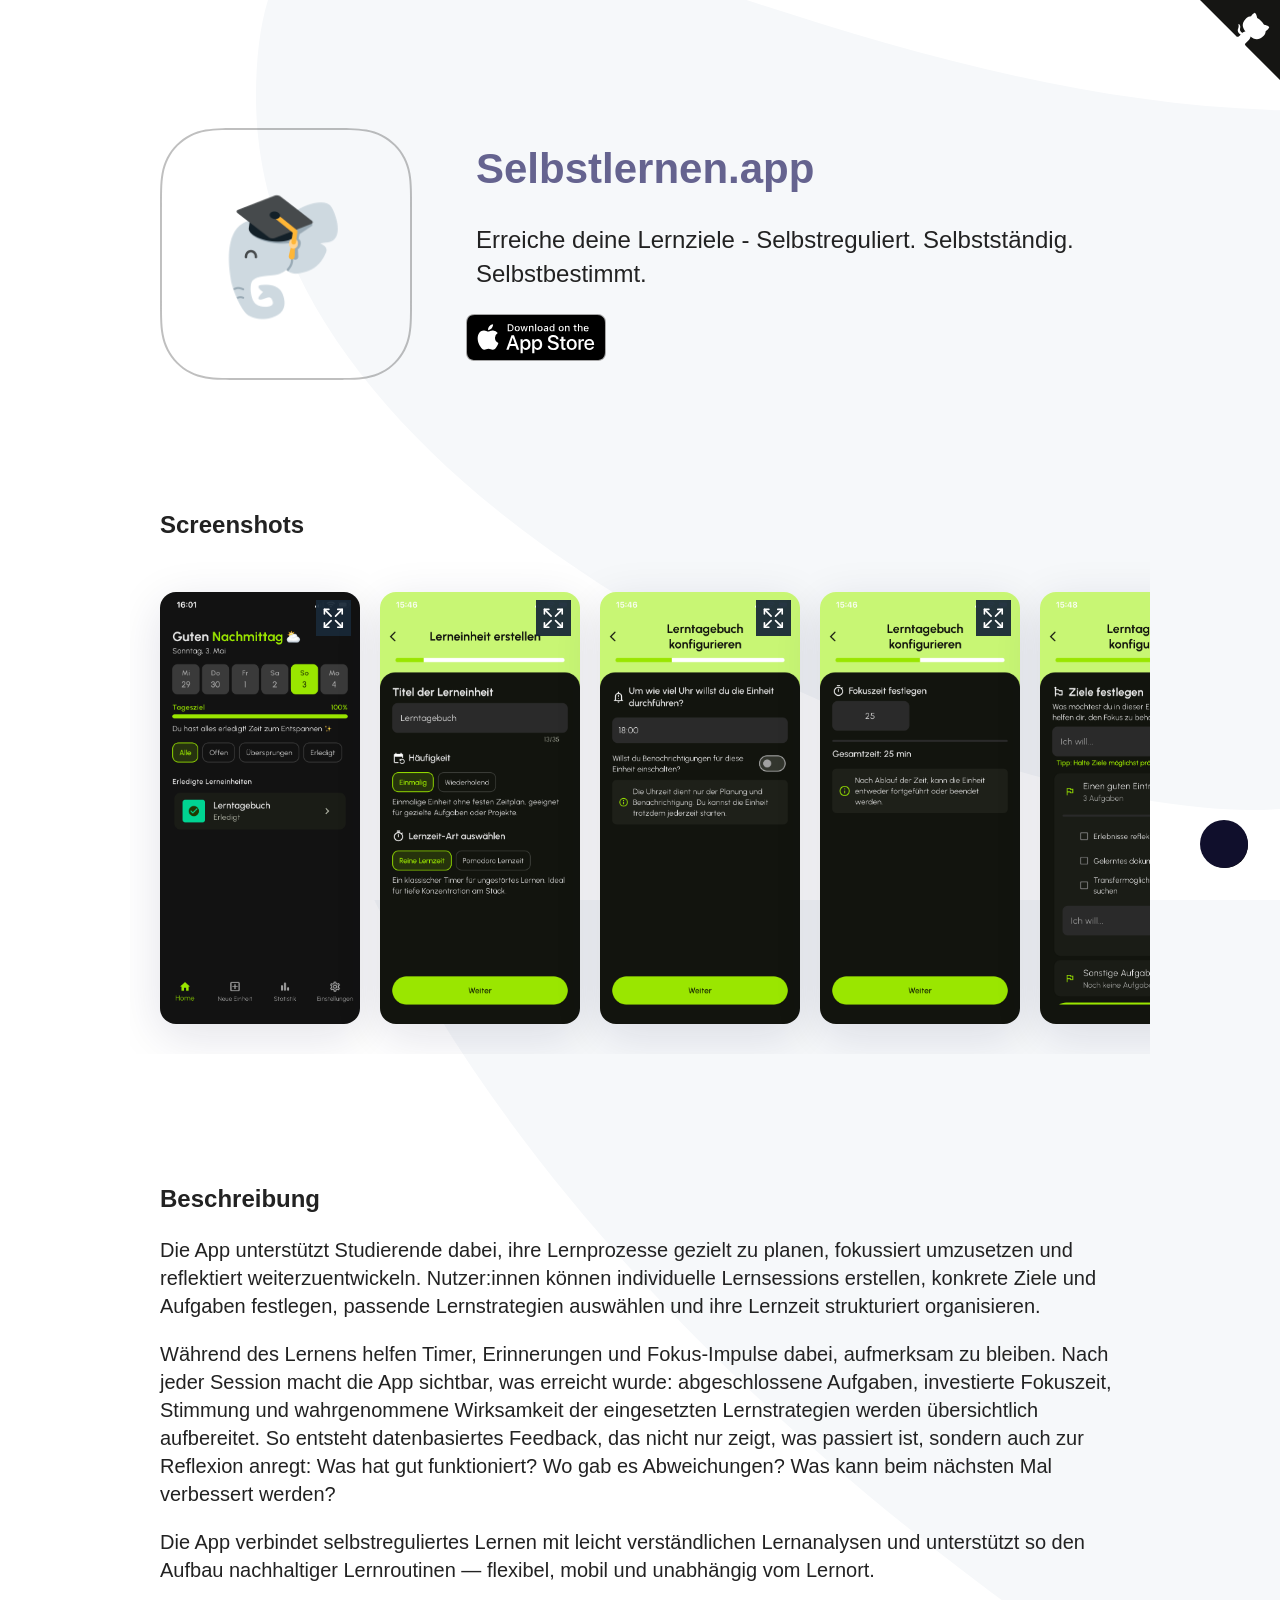
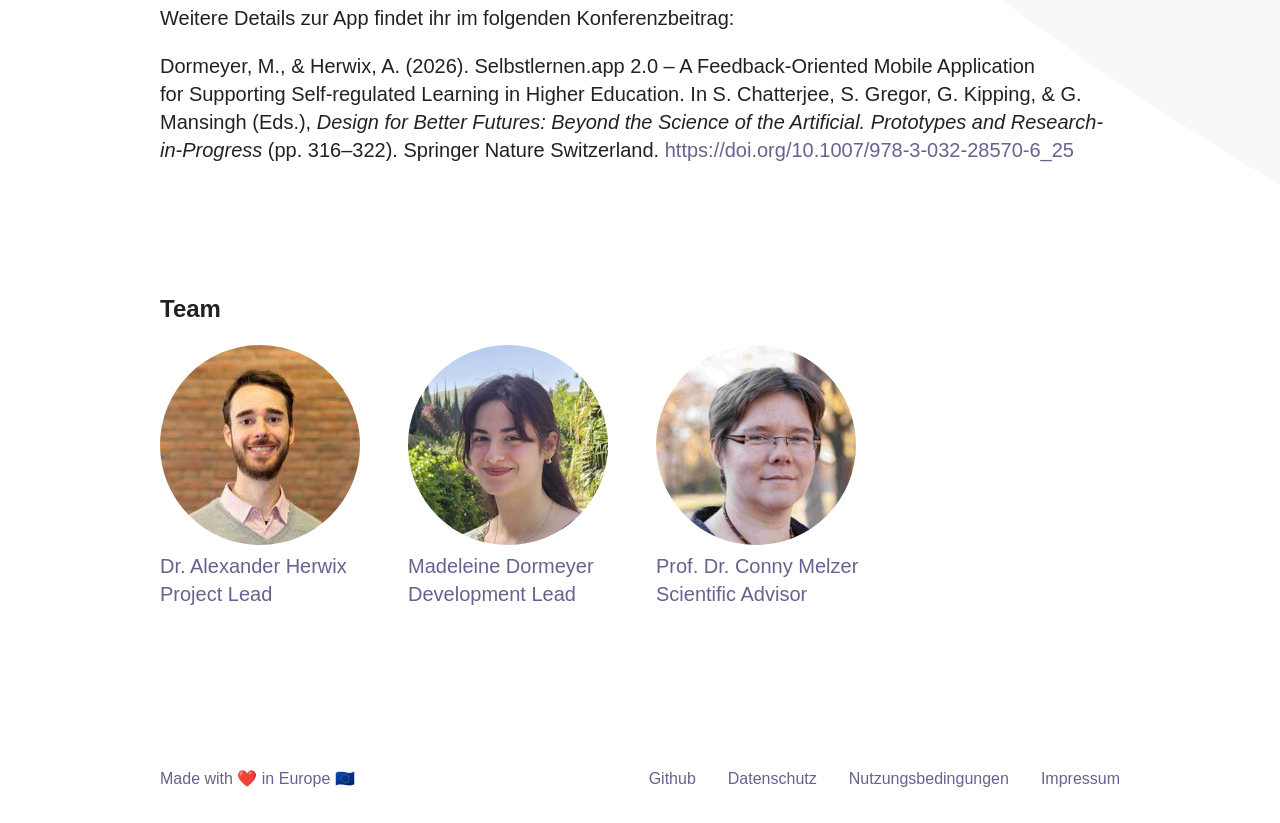
==== commit 179246f2: "Update text" ====
--- a/index.html
+++ b/index.html
@@ -200,7 +200,7 @@
 <section class="app__fulldescription app__section container">
   <h2 class="app__section-title">Beschreibung</h2>
   <div class="app__fulldescription-content">
-    <p><p>Die App unterstützt Studierende dabei, ihre Lernprozesse gezielt zu planen, fokussiert umzusetzen und reflektiert weiterzuentwickeln. Nutzer:innen können individuelle Lernsessions erstellen, konkrete Ziele und Aufgaben festlegen, passende Lernstrategien auswählen und ihre Lernzeit strukturiert organisieren.</p><p>Während des Lernens helfen Timer, Erinnerungen und Fokus-Impulse dabei, aufmerksam zu bleiben. Nach jeder Session macht die App sichtbar, was erreicht wurde: abgeschlossene Aufgaben, investierte Fokuszeit, Stimmung und wahrgenommene Wirksamkeit der eingesetzten Lernstrategien werden übersichtlich aufbereitet. So entsteht datenbasiertes Feedback, das nicht nur zeigt, was passiert ist, sondern auch zur Reflexion anregt: Was hat gut funktioniert? Wo gab es Abweichungen? Was kann beim nächsten Mal verbessert werden?</p><p>Die App verbindet selbstreguliertes Lernen mit leicht verständlichen Lernanalysen und unterstützt so den Aufbau nachhaltiger Lernroutinen — flexibel, mobil und unabhängig vom Lernort.</p><p>Weitere Details zur App findet ihr im folgenden Konferenzbeitrag: Dormeyer, M., & Herwix, A. (2026). Selbstlernen.app 2.0 – A Feedback-Oriented Mobile Application for Supporting Self-regulated Learning in Higher Education. In S. Chatterjee, S. Gregor, G. Kipping, & G. Mansingh (Eds.), <i>Design for Better Futures: Beyond the Science of the Artificial. Prototypes and Research-in-Progress</i> (pp. 316–322). Springer Nature Switzerland. <a href="https://doi.org/10.1007/978-3-032-28570-6_25">https://doi.org/10.1007/978-3-032-28570-6_25</a></p></p>
+    <p><p>Die App unterstützt Studierende dabei, ihre Lernprozesse gezielt zu planen, fokussiert umzusetzen und reflektiert weiterzuentwickeln. Nutzer:innen können individuelle Lernsessions erstellen, konkrete Ziele und Aufgaben festlegen, passende Lernstrategien auswählen und ihre Lernzeit strukturiert organisieren.</p><p>Während des Lernens helfen Timer, Erinnerungen und Fokus-Impulse dabei, aufmerksam zu bleiben. Nach jeder Session macht die App sichtbar, was erreicht wurde: abgeschlossene Aufgaben, investierte Fokuszeit, Stimmung und wahrgenommene Wirksamkeit der eingesetzten Lernstrategien werden übersichtlich aufbereitet. So entsteht datenbasiertes Feedback, das nicht nur zeigt, was passiert ist, sondern auch zur Reflexion anregt: Was hat gut funktioniert? Wo gab es Abweichungen? Was kann beim nächsten Mal verbessert werden?</p><p>Die App verbindet selbstreguliertes Lernen mit leicht verständlichen Lernanalysen und unterstützt so den Aufbau nachhaltiger Lernroutinen — flexibel, mobil und unabhängig vom Lernort.</p><p>Weitere Details zur App findet ihr im folgenden Konferenzbeitrag:</p> <p>Dormeyer, M., & Herwix, A. (2026). Selbstlernen.app 2.0 – A Feedback-Oriented Mobile Application for Supporting Self-regulated Learning in Higher Education. In S. Chatterjee, S. Gregor, G. Kipping, & G. Mansingh (Eds.), <i>Design for Better Futures: Beyond the Science of the Artificial. Prototypes and Research-in-Progress</i> (pp. 316–322). Springer Nature Switzerland. <a href="https://doi.org/10.1007/978-3-032-28570-6_25">https://doi.org/10.1007/978-3-032-28570-6_25</a></p></p>
   </div>
 </section>
 <section class="app__featured app__section container">
